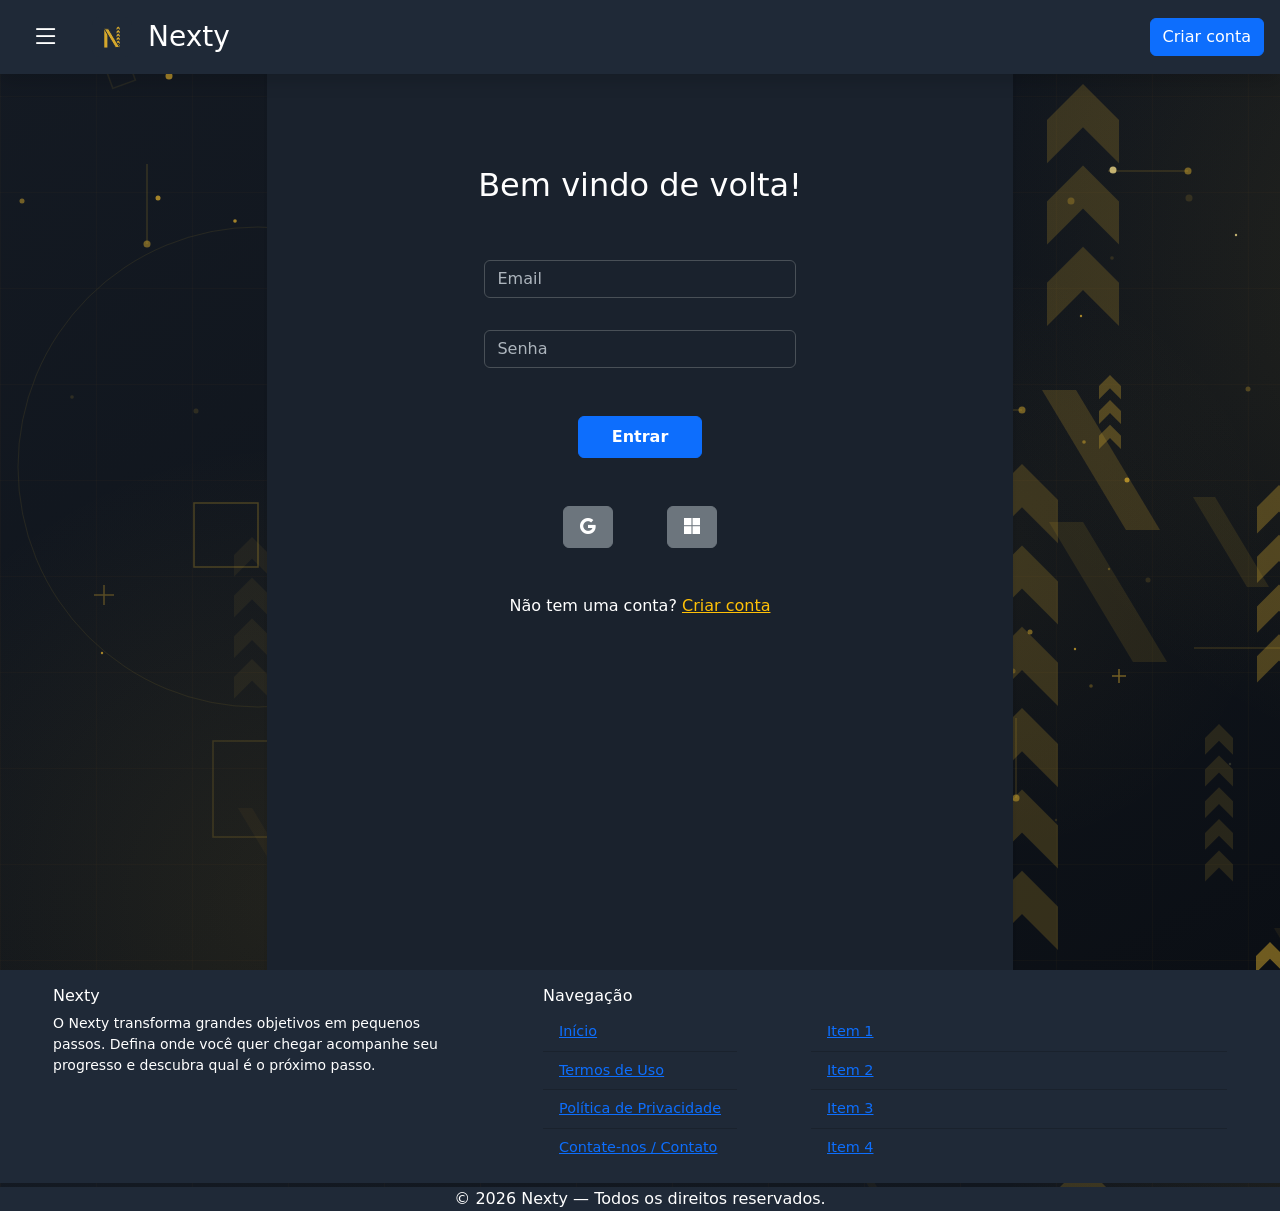
==== login.html @ 355467a3 "Tela de login responsiva pra celular" ====
<!DOCTYPE html>
<html lang="pt-br">
<head>
    <meta charset="UTF-8">
    <meta name="viewport" content="width=device-width, initial-scale=1.0">
    <title>Entrar</title>
    <link rel="icon" type="image/svg" href="logo-n-setas-minimo.svg">
    <link href="https://cdn.jsdelivr.net/npm/bootstrap@5.3.8/dist/css/bootstrap.min.css" rel="stylesheet" integrity="sha384-sRIl4kxILFvY47J16cr9ZwB07vP4J8+LH7qKQnuqkuIAvNWLzeN8tE5YBujZqJLB" crossorigin="anonymous">
    <link rel="stylesheet" href="https://cdn.jsdelivr.net/npm/bootstrap-icons@1.13.1/font/bootstrap-icons.min.css">
    <link href="https://cdn.jsdelivr.net/npm/bootstrap@5.3.3/dist/css/bootstrap.min.css" rel="stylesheet">
    <link rel="stylesheet" href="style.css">
    <style>
        body {
            background-image: url(background-nexty-escuro.svg);
        }
    </style>
</head>
<body>
    <div class="container-fluid d-flex justify-content-between align-items-center flex-nowrap p-3 fixed-top shadow" id="navbaba">
        <div class="d-flex gap-3">
            <div>
                <button data-bs-toggle="offcanvas" data-bs-target="#meuMenu" class="btn border-0 bg-transparent aa p-0"><i class="bi bi-list p-3 fs-3 inter"></i></button>
            </div>

            <div class="d-flex align-items-center gap-3 flex-nowrap">
                <img src="logo-n-setas-minimo.svg" alt="" style="width: 40px;">
                <h3 class="mb-0">Nexty</h3>
            </div>
        </div>

        <a href="" class="btn btn-primary">
            Criar conta
        </a>
       
        </div>
    
    </div>
        <div class="col-12 col-md-7 d-flex flex-column min-vh-100 flex-grow-1 shadow-sm d-flex flex-column col-8 mx-auto pt-5 py-5" style="background-color: #1a222d;">
            <div class="text-center mb-5">
            <h2 class="mt-5">
                Bem vindo de volta!
            </h2>
        </div>
            <div class="mb-3 col-5 mx-auto">

            <div class="mb-3">
                <input type="email" class="form-control card border-secondary" id="campoMeta" placeholder="Email">
            </div>
            </div>
            <div class="col-5 mx-auto">
              <input type="password" class="form-control card border-secondary" id="campoMeta" placeholder="Senha">
            </div>
            <div class="text-center">
                <button class="btn btn-primary mt-5 p-2 col-2 fw-bold">
                    Entrar
                </button>
            </div>
            <div class="text-center mt-5">
                <button class="btn btn-secondary me-4 p-3 py-2">
                    <i class="bi bi-google"></i>
                </button>
                <button class="btn btn-secondary ms-4 p-3 py-2">
                    <i class="bi bi-microsoft"></i>
                </button>
            </div>
            <div class="text-center mt-5 mb-5">
                <h6>Não tem uma conta? <a href="" class="text-warning">Criar conta</a></h6>
            </div>
            </div>

                <footer class="mb-1 p-3 rodape">
        <div class="d-flex mx-auto">
            <span class="col-4 mx-auto">
                <h6>Nexty</h6>
                    <p class="descricao">
                        O Nexty transforma grandes objetivos em pequenos passos. Defina onde você quer chegar acompanhe seu progresso e descubra qual é o próximo passo.
                    </p>
            </span>
            <span class="mx-auto">
                <h6>Navegação</h6>
                <ul class="list-group list-group-flush">
                    <li class="list-group-item diario"><a href="">Início</a></li>
                    <li class="list-group-item diario"><a href="">Termos de Uso</a></li>
                    <li class="list-group-item diario"><a href="">Política de Privacidade</a></li>
                    <li class="list-group-item diario"><a href="">Contate-nos / Contato</a></li>
                </ul>
            </span>
            <span class="col-4 mx-auto">
                <h6><br></h6>
                <ul class="list-group list-group-flush">
                    <li class="list-group-item diario"><a href="">Item 1</a></li>
                    <li class="list-group-item diario"><a href="">Item 2</a></li>
                    <li class="list-group-item diario"><a href="">Item 3</a></li>
                    <li class="list-group-item diario"><a href="">Item 4</a></li>
                </ul>
            </span>
        </div>
    </footer>
    <footer class="rodape">
        <p class="text-center m-0">© 2026 Nexty — Todos os direitos reservados.</p>
    </footer>

    <div class="offcanvas offcanvas-start" id="meuMenu">
        
        
        <div class="d-flex border-bottom border-secondary pb-4">
            <div class="d-flex gap-3 ms-5 mt-4 align-items-center">
                <img src="logo-n-setas-minimo.svg" alt="" style="width: 40px;">
                <h3 style="color: white;">Nexty</h3>
            </div>
                <button class="btn border-0 bg-transparent col-1 mt-4 me-5 ms-auto" style="color: white;" data-bs-dismiss="offcanvas"><i class="bi bi-x-lg"></i></button>
            </div>
        <div>
            <ul class="list-group list-group-flush ms-3 me-3 mt-3 fw-bold">
                <li class="list-group-item ll border-secondary"><a href="index.html" class="nav-link text-white text-decoration-none"><i class="bi bi-house"></i> Início</a></li>
                <li class="list-group-item ll border-secondary"><a href="" class="nav-link text-white text-decoration-none"><i class="bi bi-arrow-up-circle"></i> Metas</a></li>
                <li class="list-group-item ll border-secondary"><a href="" class="nav-link text-white text-decoration-none"><i class="bi bi-calendar-check"></i> Faça hoje</a></li>
            </ul>
        </div>
        <div class="border-top border-secondary mt-auto mb-3">
            <ul class="list-group list-group-flush ms-3 me-3 mt-3 fw-bold">
                <li class="list-group-item ll border-secondary"><a href="" class="nav-link text-white text-decoration-none"><i class="bi bi-person-fill"></i> Perfil</a></li>
                <li class="list-group-item ll border-secondary"><a href="" class="nav-link text-white text-decoration-none"><i class="bi bi-gear"></i> Configurações</a></li>
        </div>
        
        
    </div>
        <script src="https://cdn.jsdelivr.net/npm/bootstrap@5.3.3/dist/js/bootstrap.bundle.min.js"></script>
</body>
</html>
---- style.css ----
.calendario {
    display: grid;
    grid-template-columns: repeat(7, 1fr);
    gap: 5px;
}

.calendario i {
    font-size: clamp(8px, 1.5vw, 20px);
}

.descricao {
    font-size: 14px;
    font-weight: 300;
}

body {
    color: white;
    background-color: #1a222d;
    padding-top: 70px;
}

#navbaba {
    background-color: #1F2937;
}

.card {
    color: white;
    background-color: #1F2937;
}

.elemento {
    color: #D4A72C;
}

.elemento2 {
    background-color: #D4A72C;
}

.diario {
    color: white;
    font-size: 0.9rem;
    background-color: #1F2937;
    border-color: #1a222d;
    
}

.rodape {
    background-color: #1F2937;
}

.categoria {
    border-radius: 10%;
    padding: 1%;
    font-size: 70%;
}

.botao {
    font-size: 0.9rem;
}

.cardd {
    transition: 0.2s;
}

.cardd:hover {
    transform: translateY(-3px);
    background-color: #36371f;
}

.inter {
    transition: 0.2s;
}

.inter:hover {
    transform: translateY(-3px);
    color: #D4A72C;
}

.aa {
    color: white;
}

.offcanvas.offcanvas-start {
    transition: transform 0.3s ease-in-out !important;
  }

.offcanvas-backdrop.fade {
    transition: opacity 0.3s linear !important;
}

#meuMenu {
    background-color: #1a222d;
}

.ll {
    background-color: #1a222d;
    color: #adb5bd;
}

.form-control {
  background-color: #1a222d !important; /* Cor do fundo escuro */
  color: #fff !important;               /* Texto digitado branco */
  border-color: #495057 !important;     /* Borda discreta */
}

/* Cor do texto de exemplo */
.form-control::placeholder {
  color: #adb5bd !important;
  opacity: 1 !important;
}

/* Estado de FOCO (quando clica para digitar) */
.form-control:focus {
  background-color: #1a222d !important; /* Mantém o fundo escuro */
  color: #fff !important;               /* Mantém o texto branco */
  border-color: #6c757d !important;     /* Borda ao focar */
  box-shadow: 0 0 0 0.25rem rgba(255, 255, 255, 0.1) !important; /* Brilho suave sem ofuscar */
}
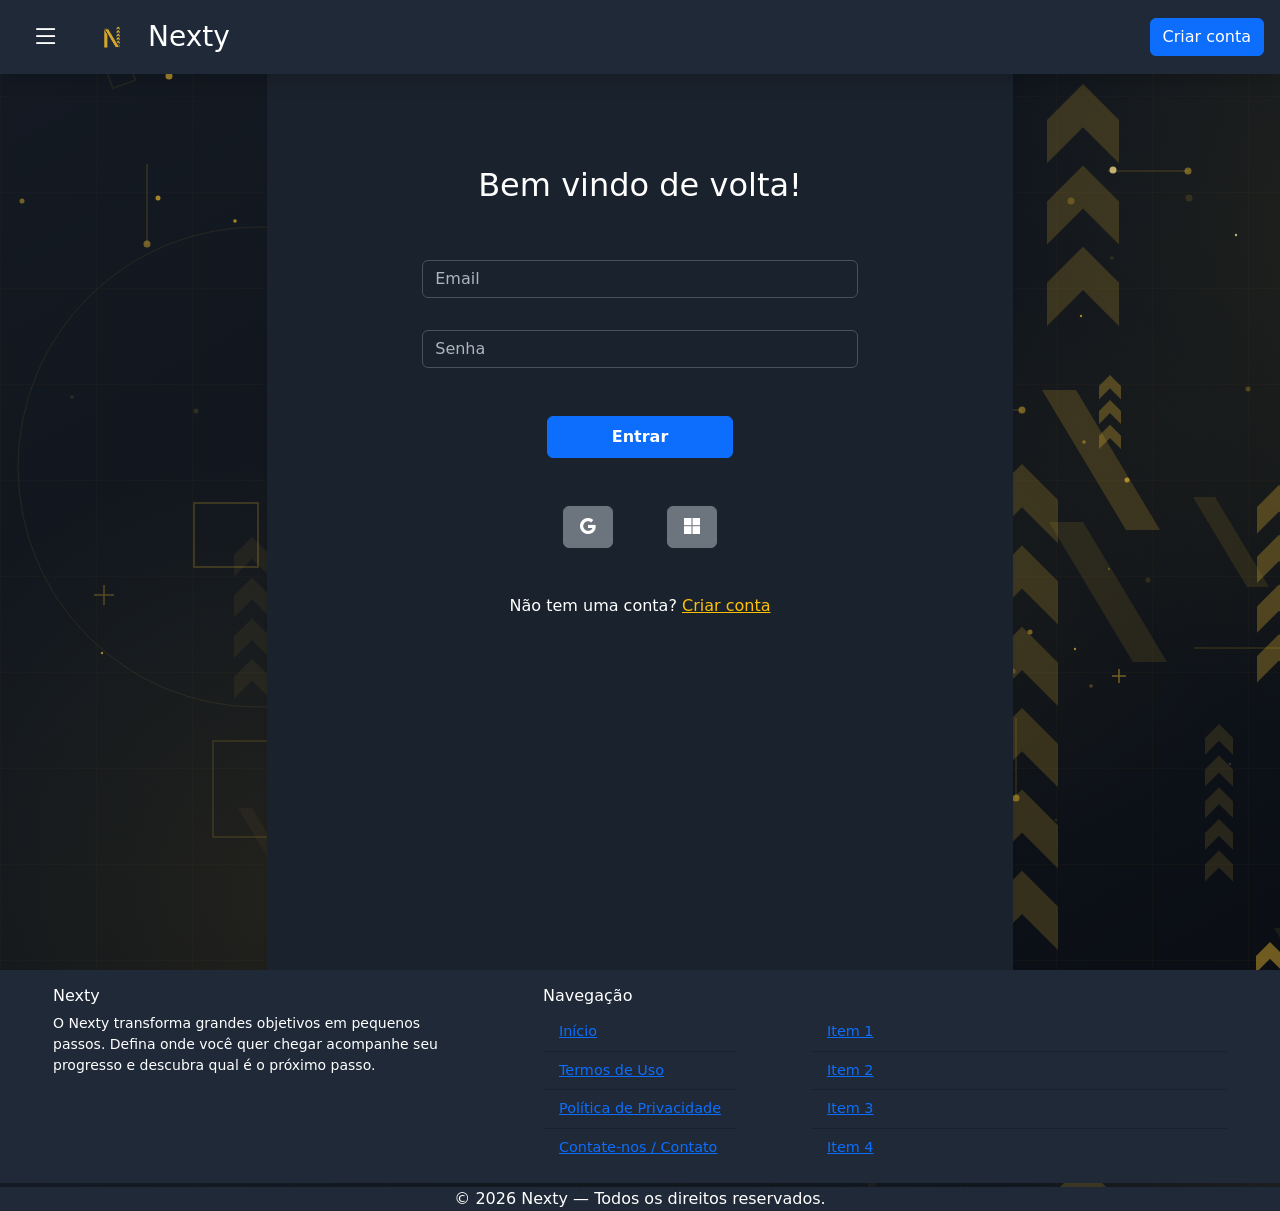
==== commit c16fb5cc: "Tela de login responsiva pra celular 2.0" ====
--- a/login.html
+++ b/login.html
@@ -41,17 +41,17 @@
                 Bem vindo de volta!
             </h2>
         </div>
-            <div class="mb-3 col-5 mx-auto">
+            <div class="mb-3 col-5 col-md-7 mx-auto">
 
             <div class="mb-3">
                 <input type="email" class="form-control card border-secondary" id="campoMeta" placeholder="Email">
             </div>
             </div>
-            <div class="col-5 mx-auto">
+            <div class="col-5 col-md-7 mx-auto">
               <input type="password" class="form-control card border-secondary" id="campoMeta" placeholder="Senha">
             </div>
             <div class="text-center">
-                <button class="btn btn-primary mt-5 p-2 col-2 fw-bold">
+                <button class="btn btn-primary mt-5 p-2 col-2 col-md-3 fw-bold">
                     Entrar
                 </button>
             </div>
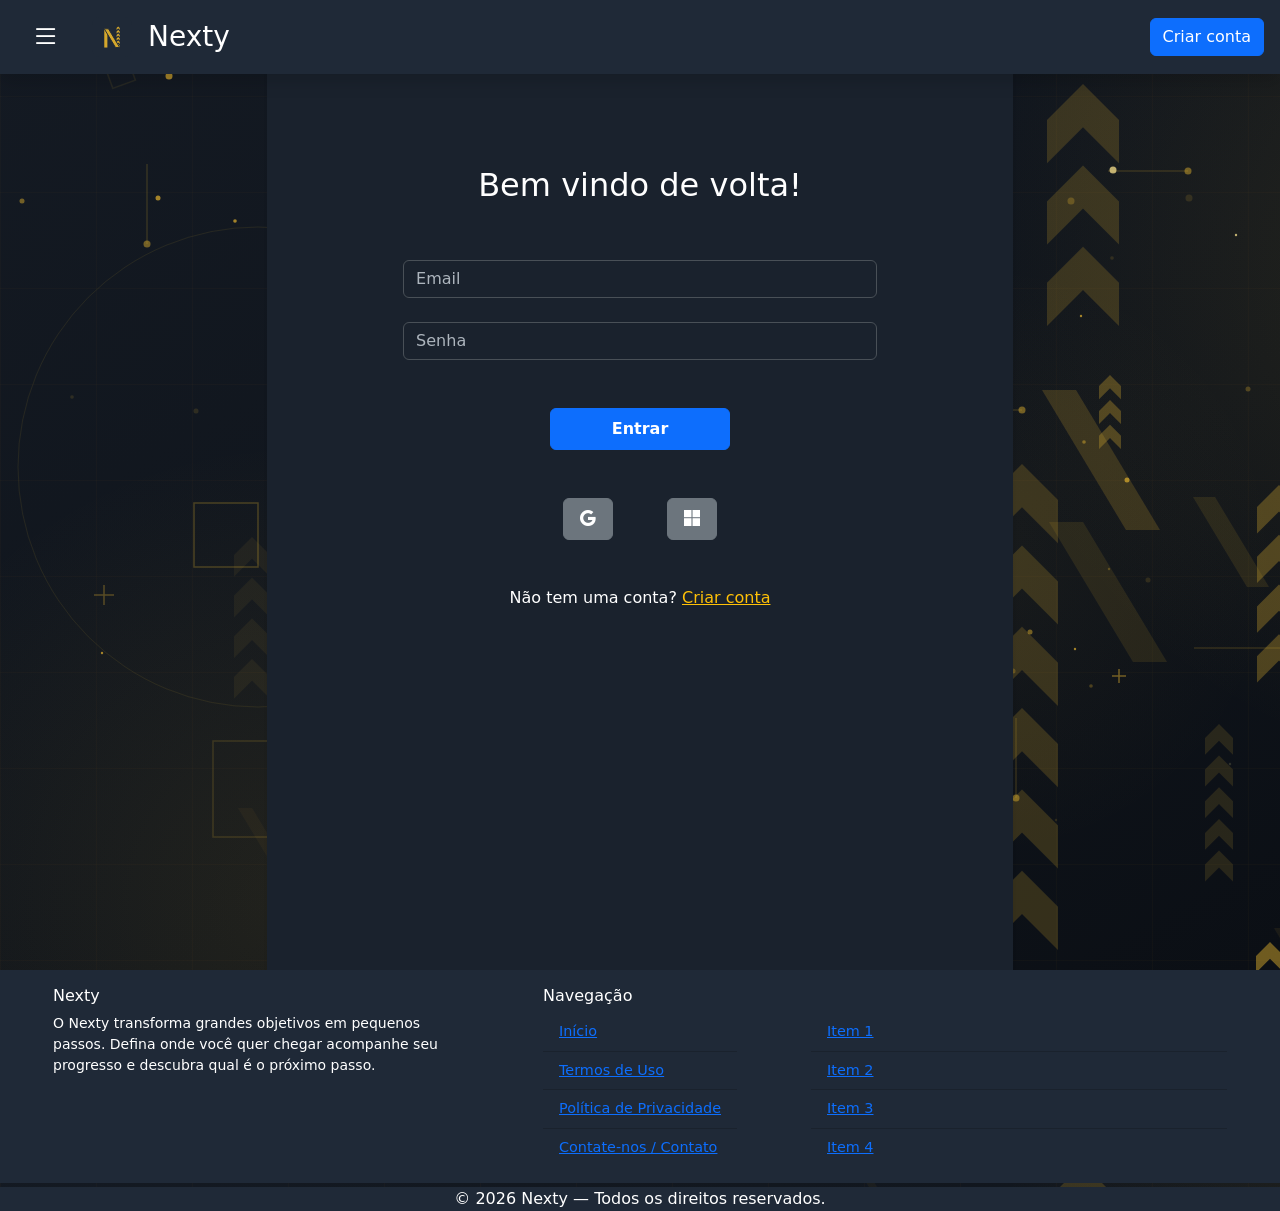
==== commit 85489ff6: "Tela de login responsiva pra celular finalizada" ====
--- a/login.html
+++ b/login.html
@@ -35,19 +35,16 @@
         </div>
     
     </div>
-        <div class="col-12 col-md-7 d-flex flex-column min-vh-100 flex-grow-1 shadow-sm d-flex flex-column col-8 mx-auto pt-5 py-5" style="background-color: #1a222d;">
+        <div class="row col-12 col-md-7 d-flex flex-column min-vh-100 flex-grow-1 shadow-sm d-flex flex-column col-8 mx-auto pt-5 py-5" style="background-color: #1a222d;">
             <div class="text-center mb-5">
             <h2 class="mt-5">
                 Bem vindo de volta!
             </h2>
         </div>
-            <div class="mb-3 col-5 col-md-7 mx-auto">
-
-            <div class="mb-3">
+            <div class="col-8 mx-auto mb-4">
                 <input type="email" class="form-control card border-secondary" id="campoMeta" placeholder="Email">
             </div>
-            </div>
-            <div class="col-5 col-md-7 mx-auto">
+            <div class="col-8 mx-auto">
               <input type="password" class="form-control card border-secondary" id="campoMeta" placeholder="Senha">
             </div>
             <div class="text-center">
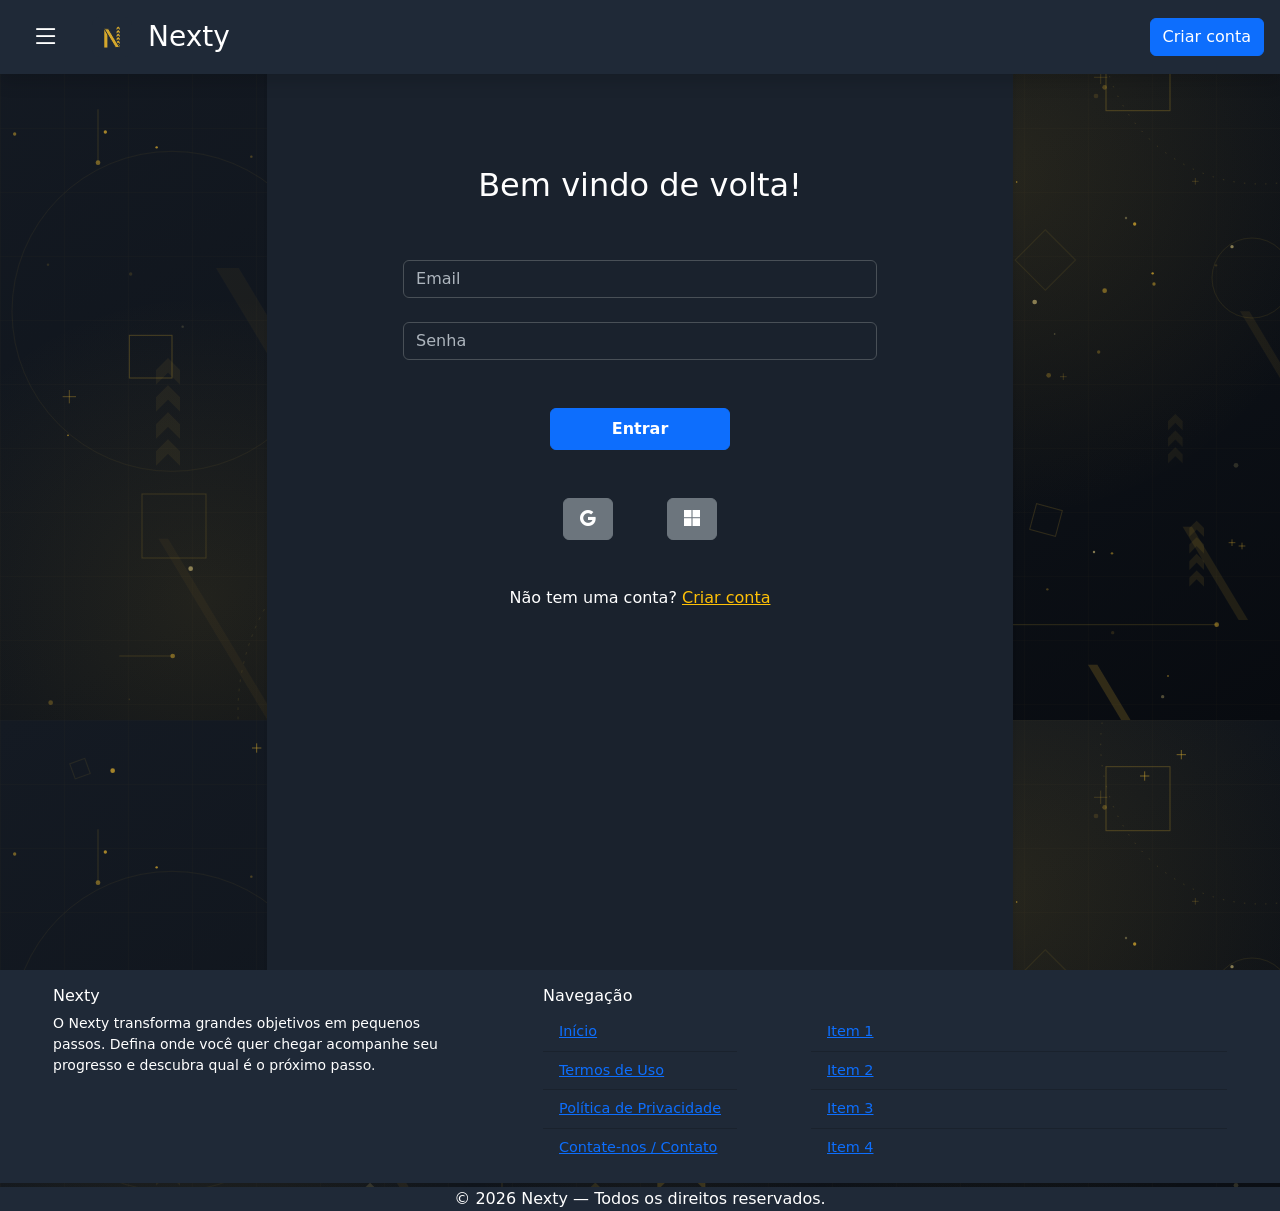
==== commit 3163ca67: "Update login.html" ====
--- a/login.html
+++ b/login.html
@@ -12,6 +12,7 @@
     <style>
         body {
             background-image: url(background-nexty-escuro.svg);
+            background-size: 100%;
         }
     </style>
 </head>
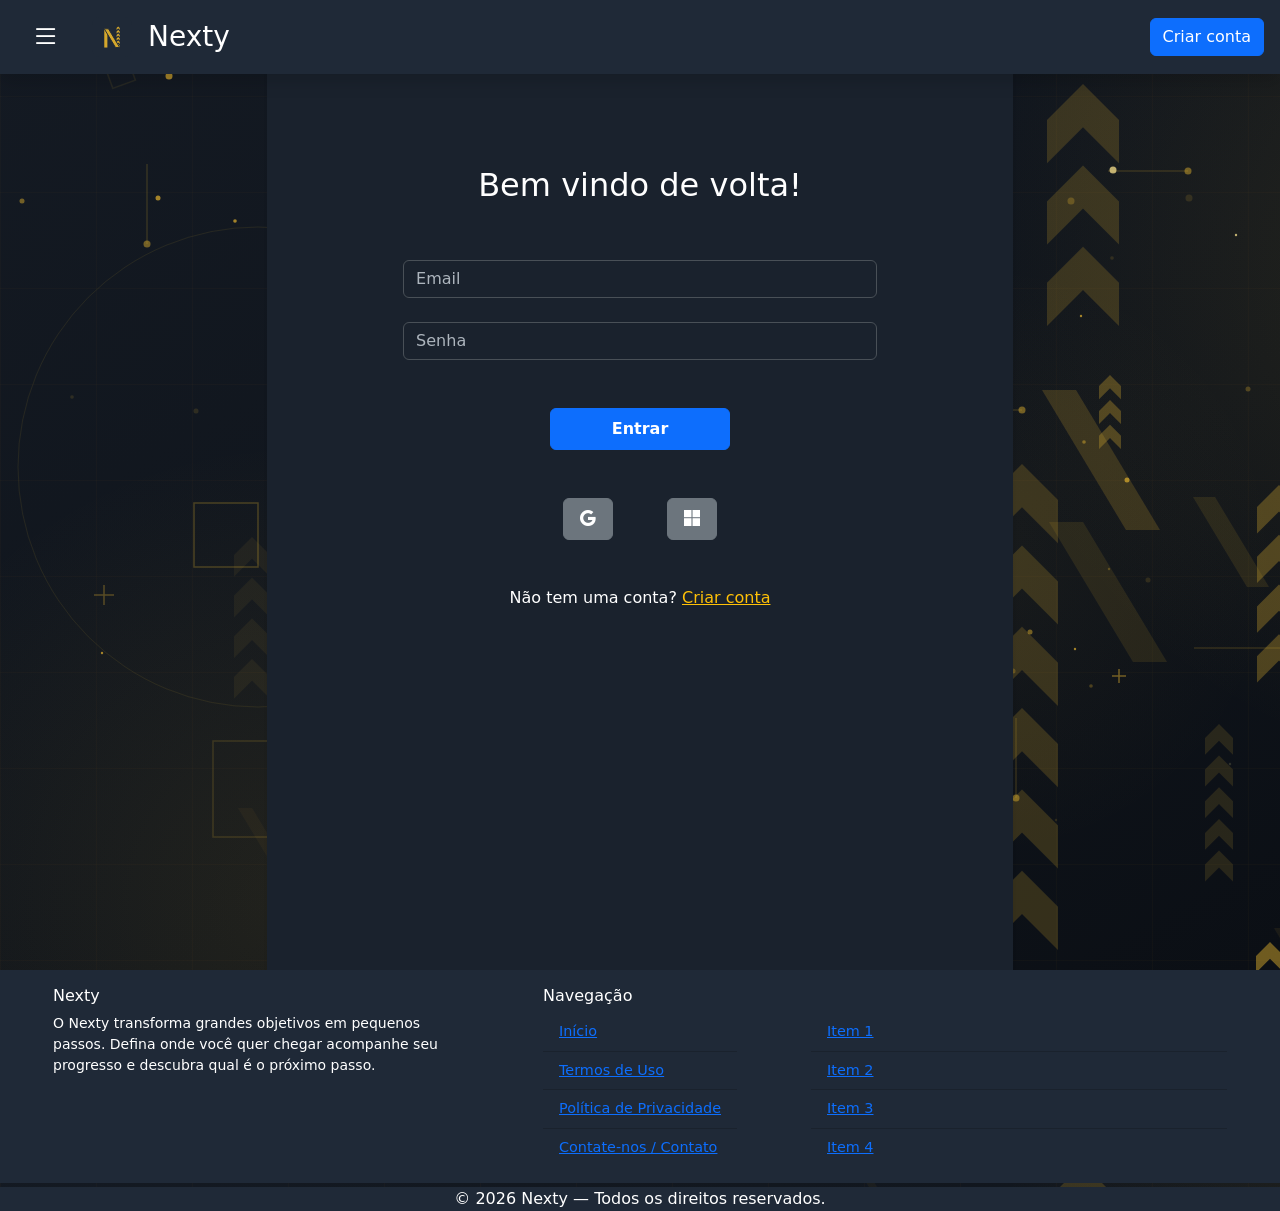
==== commit cfe72387: "Update login.html" ====
--- a/login.html
+++ b/login.html
@@ -12,7 +12,6 @@
     <style>
         body {
             background-image: url(background-nexty-escuro.svg);
-            background-size: 100%;
         }
     </style>
 </head>
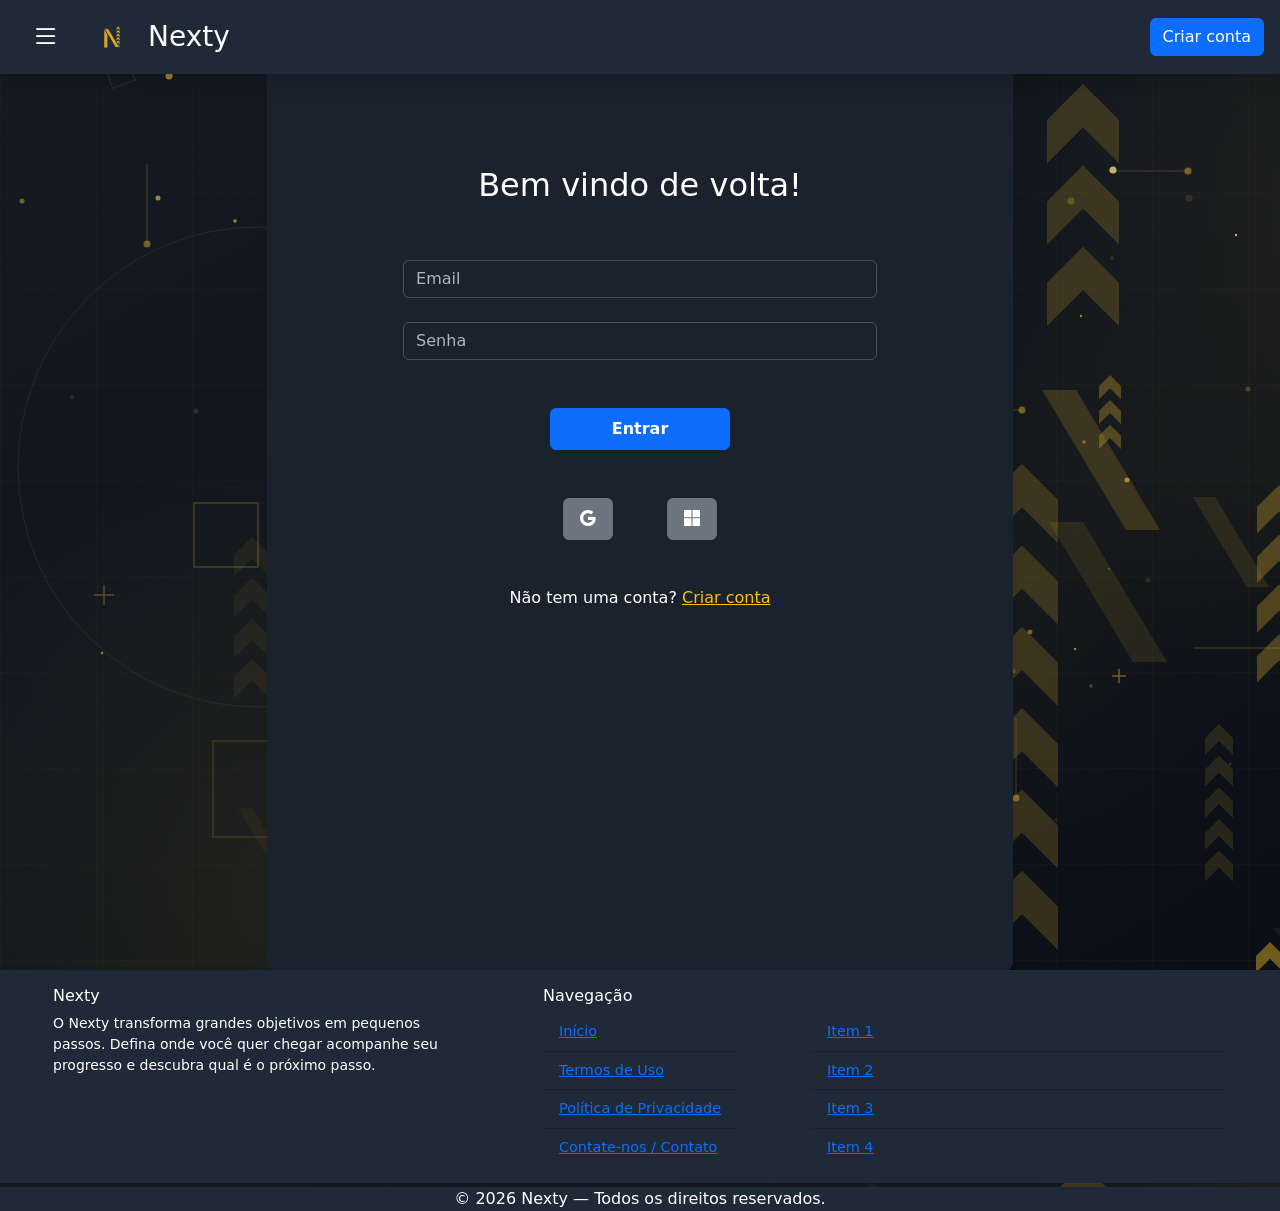
==== commit 81206273: "Background tela de login atualizado" ====
--- a/login.html
+++ b/login.html
@@ -35,7 +35,7 @@
         </div>
     
     </div>
-        <div class="row col-12 col-md-7 d-flex flex-column min-vh-100 flex-grow-1 shadow-sm d-flex flex-column col-8 mx-auto pt-5 py-5" style="background-color: #1a222d;">
+        <div class="row col-12 card-login col-md-7 d-flex flex-column min-vh-100 flex-grow-1 shadow-sm d-flex flex-column col-8 mx-auto pt-5 py-5">
             <div class="text-center mb-5">
             <h2 class="mt-5">
                 Bem vindo de volta!
--- a/style.css
+++ b/style.css
@@ -116,4 +116,18 @@
   color: #fff !important;               /* Mantém o texto branco */
   border-color: #6c757d !important;     /* Borda ao focar */
   box-shadow: 0 0 0 0.25rem rgba(255, 255, 255, 0.1) !important; /* Brilho suave sem ofuscar */
+}
+
+
+.card-login {
+  background-color: transparent;
+  box-shadow: none;
+}
+
+/* Telas médias para cima (computador/col-md-*): fundo escuro */
+@media (min-width: 768px) {
+  .card-login {
+    background-color: #1a222d; /* Cor do container no PC */
+    border-radius: 0.5rem;
+  }
 }
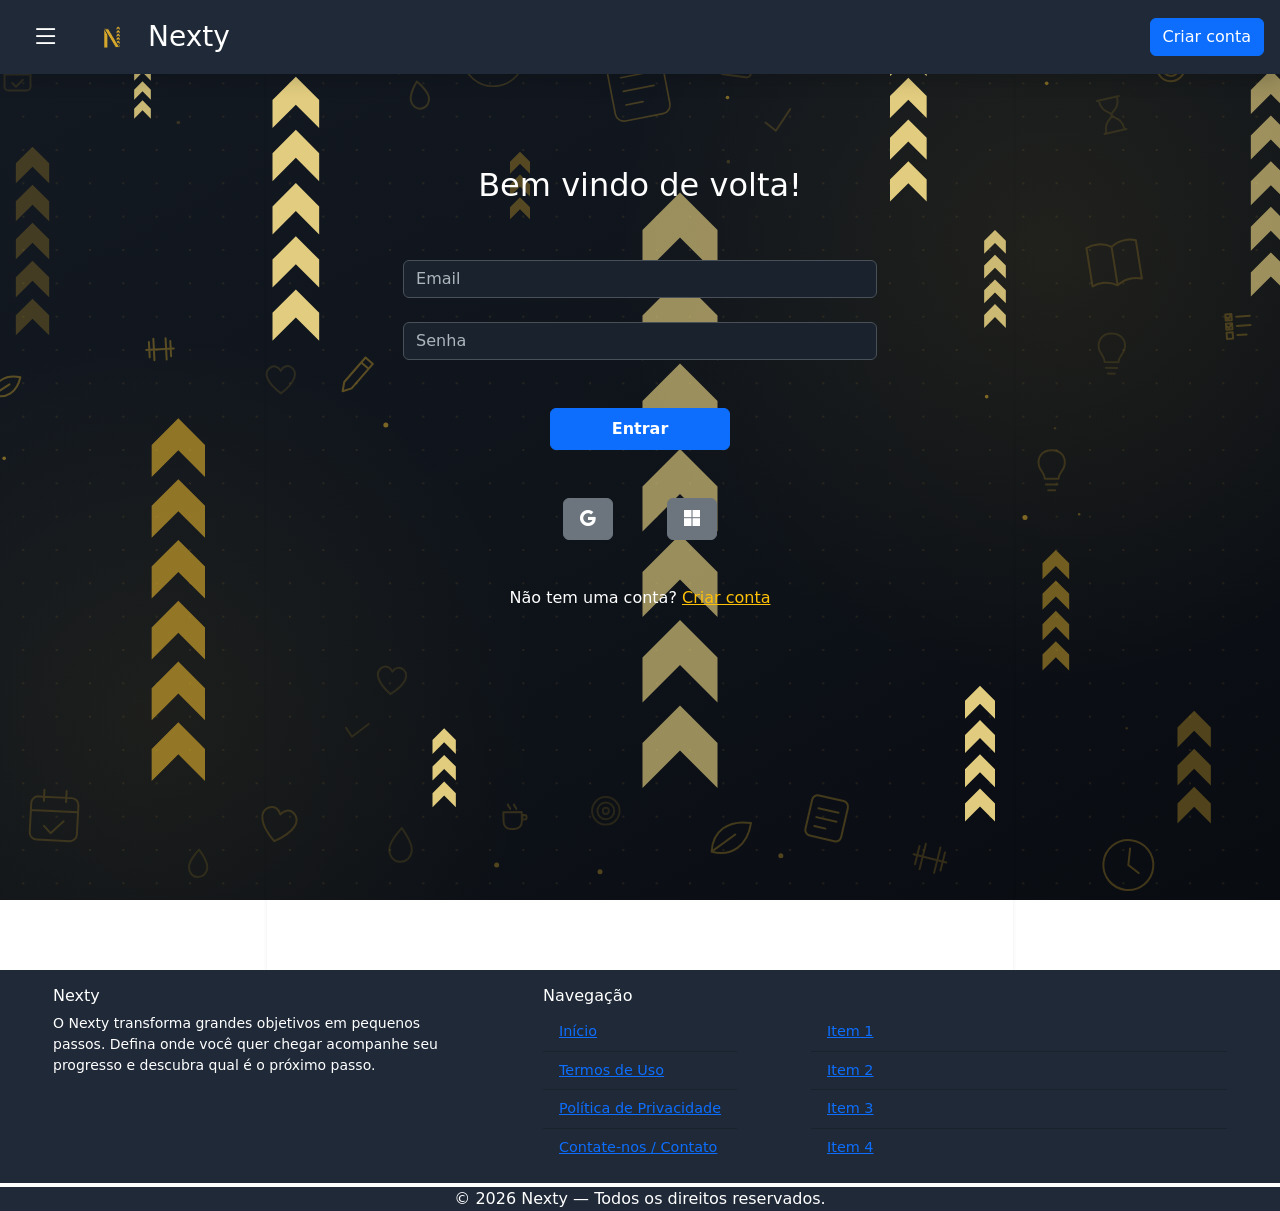
==== commit b38ebb28: "Backgrounds em todas as páginas" ====
--- a/login.html
+++ b/login.html
@@ -11,7 +11,11 @@
     <link rel="stylesheet" href="style.css">
     <style>
         body {
-            background-image: url(background-nexty-escuro.svg);
+            background-image: url(produtividadesetas.svg);
+            background-repeat: no-repeat;
+            background-size: cover;
+            background-position: center center;
+            background-attachment: fixed;
         }
     </style>
 </head>
@@ -35,7 +39,7 @@
         </div>
     
     </div>
-        <div class="row col-12 card-login col-md-7 d-flex flex-column min-vh-100 flex-grow-1 shadow-sm d-flex flex-column col-8 mx-auto pt-5 py-5">
+        <div class="row col-12 col-md-7 d-flex flex-column min-vh-100 flex-grow-1 shadow-sm d-flex flex-column col-8 mx-auto pt-5 py-5">
             <div class="text-center mb-5">
             <h2 class="mt-5">
                 Bem vindo de volta!
--- a/style.css
+++ b/style.css
@@ -16,8 +16,13 @@
 
 body {
     color: white;
-    background-color: #1a222d;
+    background-image: url(produtividade1.svg);
+    /* background-color: #1a222d; */
     padding-top: 70px;
+    background-repeat: no-repeat;
+    background-size: cover;
+    background-position: center center;
+    background-attachment: fixed;
 }
 
 #navbaba {
@@ -99,9 +104,9 @@
 }
 
 .form-control {
-  background-color: #1a222d !important; /* Cor do fundo escuro */
-  color: #fff !important;               /* Texto digitado branco */
-  border-color: #495057 !important;     /* Borda discreta */
+  background-color: #1a222d !important; 
+  color: #fff !important;               
+  border-color: #495057 !important;    
 }
 
 /* Cor do texto de exemplo */
@@ -110,24 +115,10 @@
   opacity: 1 !important;
 }
 
-/* Estado de FOCO (quando clica para digitar) */
+
 .form-control:focus {
-  background-color: #1a222d !important; /* Mantém o fundo escuro */
-  color: #fff !important;               /* Mantém o texto branco */
-  border-color: #6c757d !important;     /* Borda ao focar */
-  box-shadow: 0 0 0 0.25rem rgba(255, 255, 255, 0.1) !important; /* Brilho suave sem ofuscar */
+  background-color: #1a222d !important; 
+  color: #fff !important;               
+  border-color: #6c757d !important;    
+  box-shadow: 0 0 0 0.25rem rgba(255, 255, 255, 0.1) !important; 
 }
-
-
-.card-login {
-  background-color: transparent;
-  box-shadow: none;
-}
-
-/* Telas médias para cima (computador/col-md-*): fundo escuro */
-@media (min-width: 768px) {
-  .card-login {
-    background-color: #1a222d; /* Cor do container no PC */
-    border-radius: 0.5rem;
-  }
-}
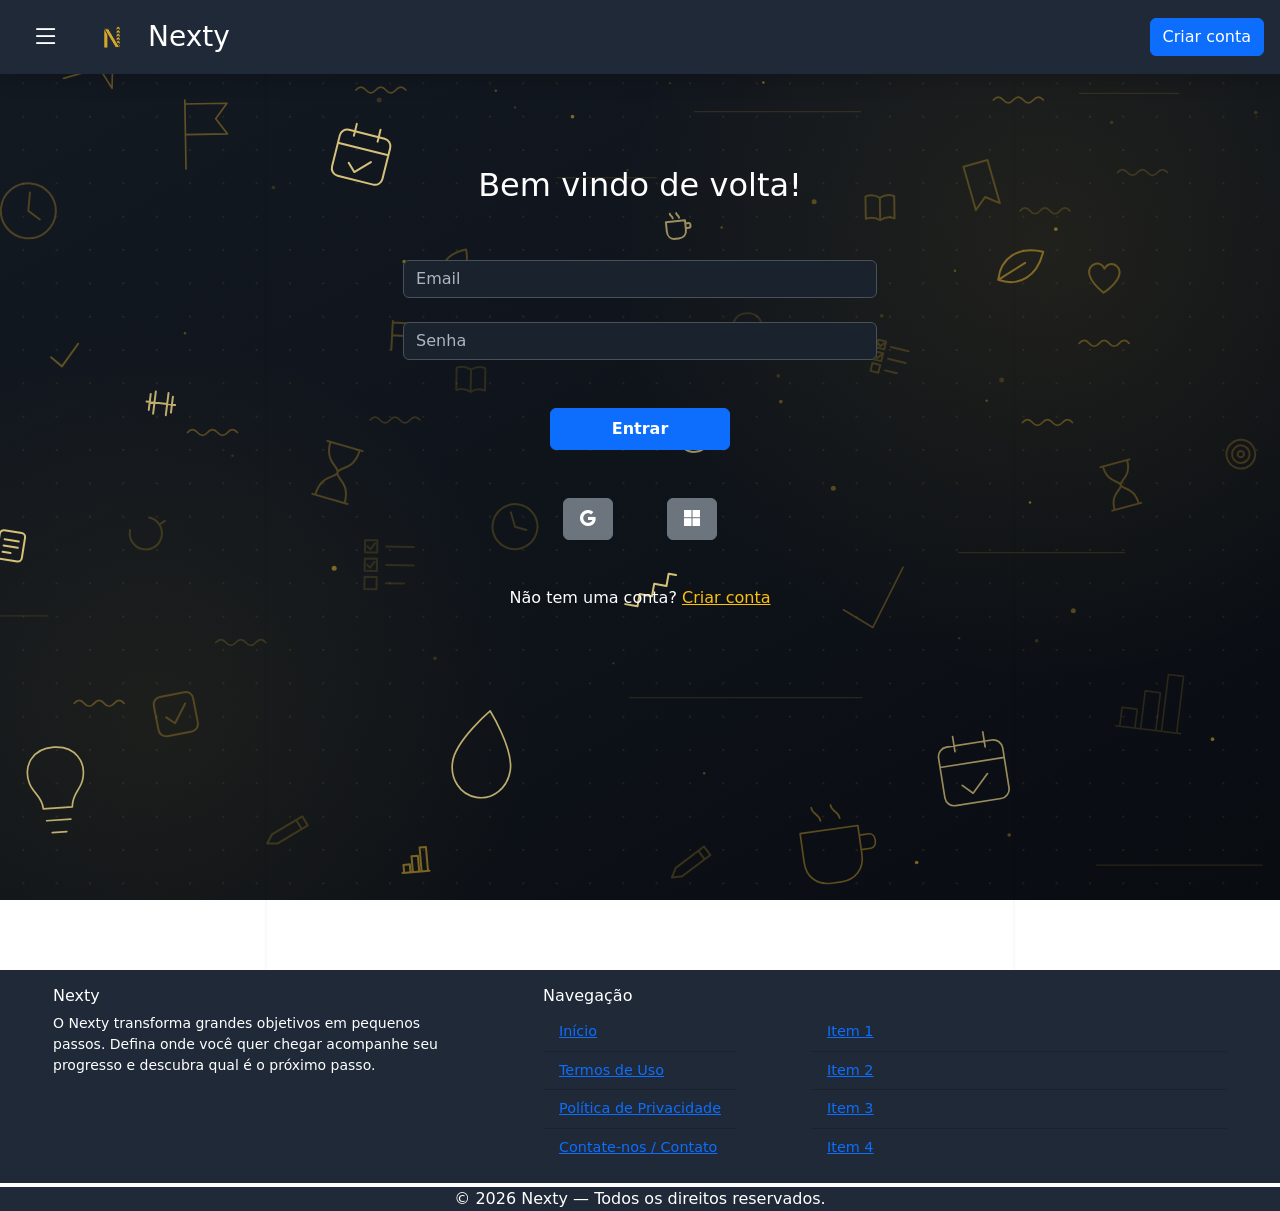
==== commit a78594f7: "Update login.html" ====
--- a/login.html
+++ b/login.html
@@ -11,7 +11,7 @@
     <link rel="stylesheet" href="style.css">
     <style>
         body {
-            background-image: url(produtividadesetas.svg);
+            background-image: url(produtividade1.svg);
             background-repeat: no-repeat;
             background-size: cover;
             background-position: center center;
